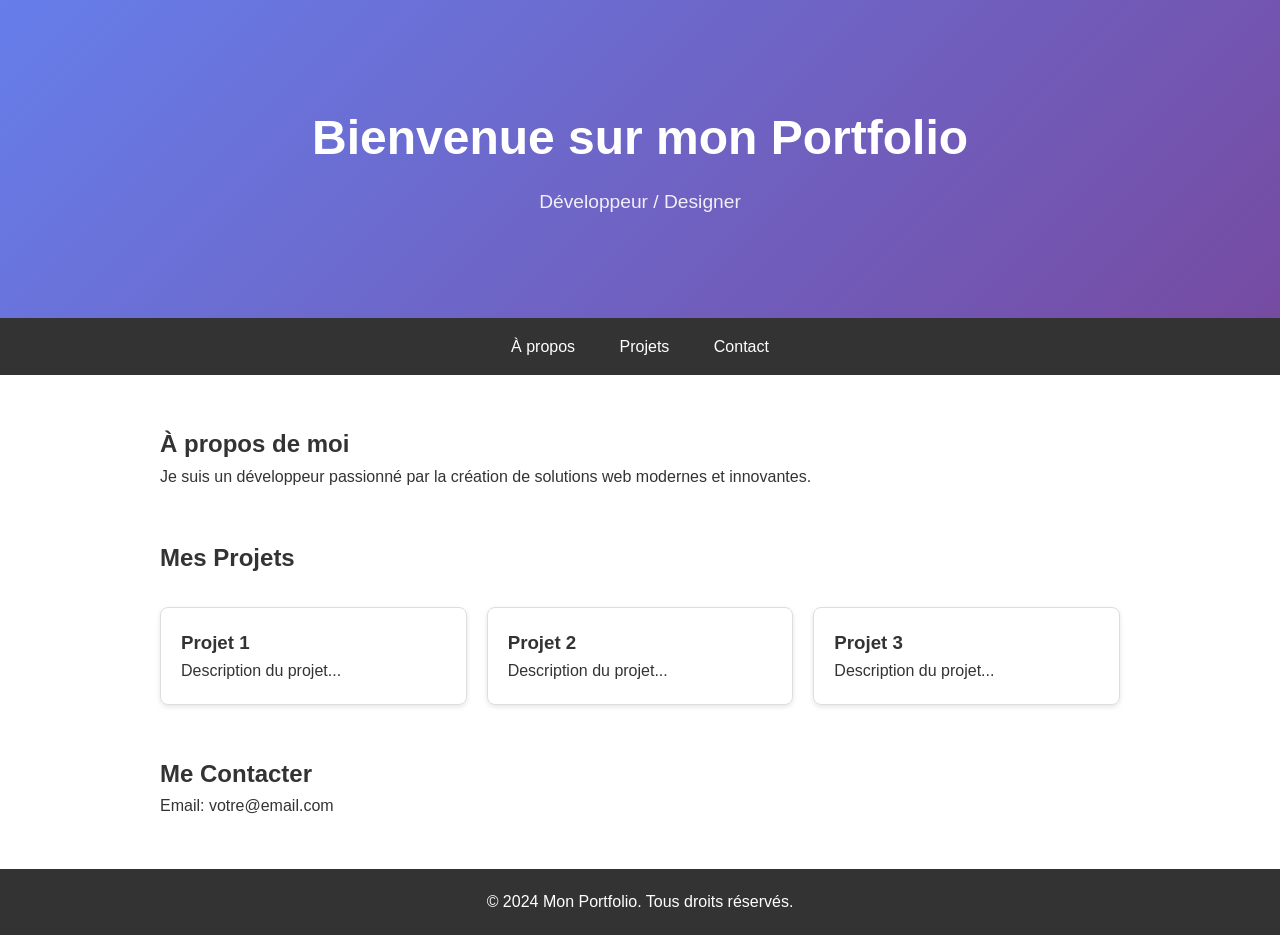
==== index.html @ 3741c896 "Add files via upload" ====
<!DOCTYPE html>
<html lang="fr">
<head>
    <meta charset="UTF-8">
    <meta name="viewport" content="width=device-width, initial-scale=1.0">
    <title>Mon Portfolio</title>
    <style>
        * {
            margin: 0;
            padding: 0;
            box-sizing: border-box;
        }
        
        body {
            font-family: 'Segoe UI', Tahoma, Geneva, Verdana, sans-serif;
            line-height: 1.6;
            color: #333;
        }
        
        header {
            background: linear-gradient(135deg, #667eea 0%, #764ba2 100%);
            color: white;
            padding: 100px 20px;
            text-align: center;
        }
        
        header h1 {
            font-size: 3em;
            margin-bottom: 10px;
        }
        
        header p {
            font-size: 1.2em;
            opacity: 0.9;
        }
        
        nav {
            background: #333;
            padding: 1em;
            text-align: center;
            position: sticky;
            top: 0;
        }
        
        nav a {
            color: white;
            text-decoration: none;
            margin: 0 20px;
            font-weight: 500;
        }
        
        nav a:hover {
            color: #667eea;
        }
        
        section {
            max-width: 1000px;
            margin: 50px auto;
            padding: 0 20px;
        }
        
        .projects {
            display: grid;
            grid-template-columns: repeat(auto-fit, minmax(300px, 1fr));
            gap: 20px;
            margin-top: 30px;
        }
        
        .project-card {
            border: 1px solid #ddd;
            border-radius: 8px;
            padding: 20px;
            box-shadow: 0 2px 5px rgba(0,0,0,0.1);
            transition: transform 0.3s;
        }
        
        .project-card:hover {
            transform: translateY(-5px);
            box-shadow: 0 5px 15px rgba(0,0,0,0.2);
        }
        
        footer {
            background: #333;
            color: white;
            text-align: center;
            padding: 20px;
            margin-top: 50px;
        }
    </style>
</head>
<body>
    <header>
        <h1>Bienvenue sur mon Portfolio</h1>
        <p>Développeur / Designer</p>
    </header>
    
    <nav>
        <a href="#about">À propos</a>
        <a href="#projects">Projets</a>
        <a href="#contact">Contact</a>
    </nav>
    
    <section id="about">
        <h2>À propos de moi</h2>
        <p>Je suis un développeur passionné par la création de solutions web modernes et innovantes.</p>
    </section>
    
    <section id="projects">
        <h2>Mes Projets</h2>
        <div class="projects">
            <div class="project-card">
                <h3>Projet 1</h3>
                <p>Description du projet...</p>
            </div>
            <div class="project-card">
                <h3>Projet 2</h3>
                <p>Description du projet...</p>
            </div>
            <div class="project-card">
                <h3>Projet 3</h3>
                <p>Description du projet...</p>
            </div>
        </div>
    </section>
    
    <section id="contact">
        <h2>Me Contacter</h2>
        <p>Email: votre@email.com</p>
    </section>
    
    <footer>
        <p>&copy; 2024 Mon Portfolio. Tous droits réservés.</p>
    </footer>
</body>
</html>
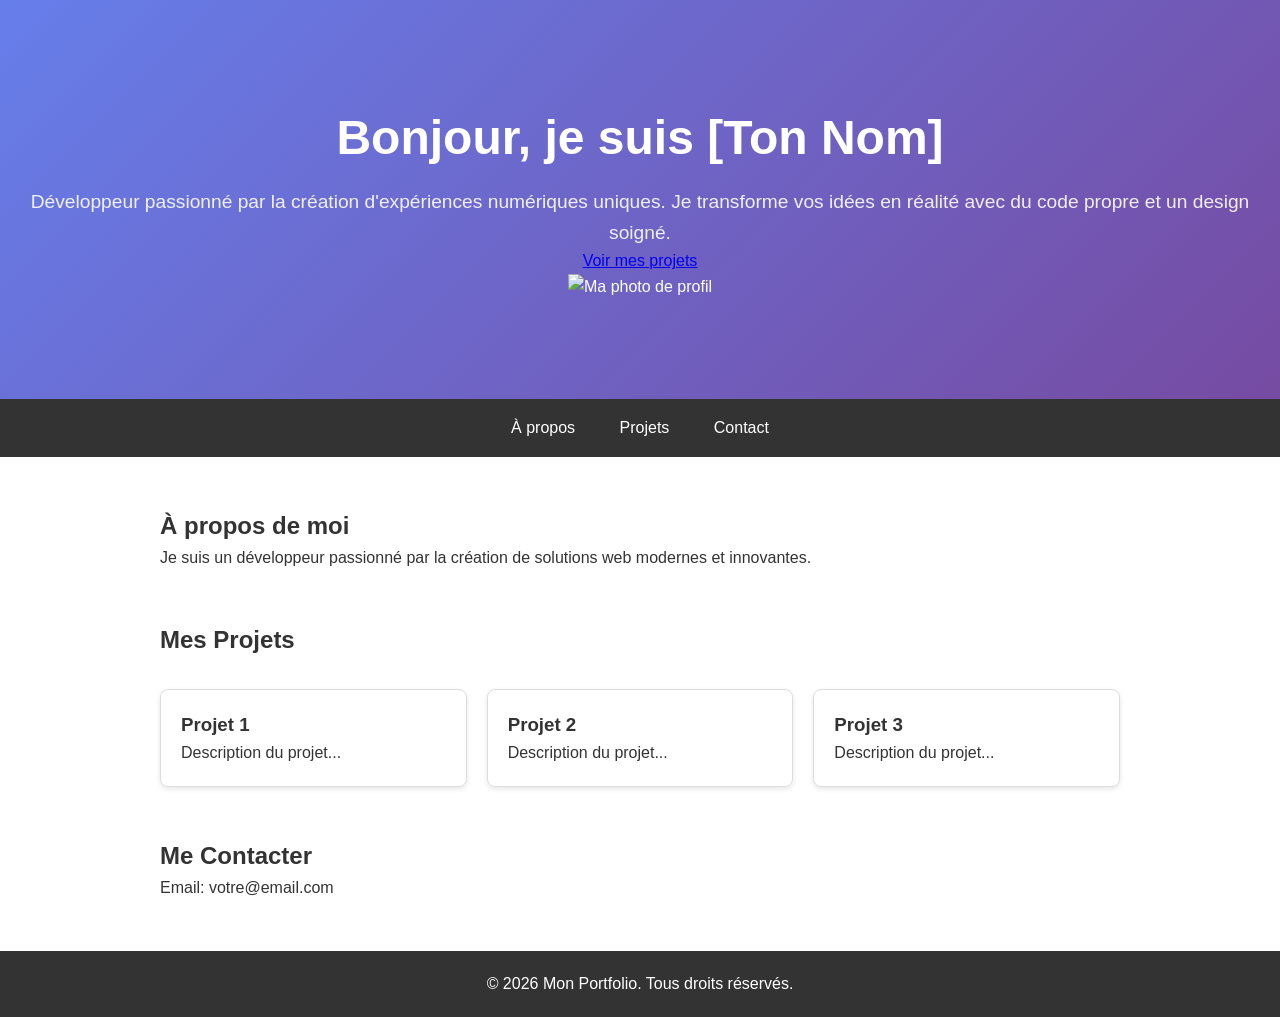
==== commit 36fb1c14: "Enhance header with hero section and image Updated the header section with a hero image and text." ====
--- a/index.html
+++ b/index.html
@@ -4,94 +4,20 @@
     <meta charset="UTF-8">
     <meta name="viewport" content="width=device-width, initial-scale=1.0">
     <title>Mon Portfolio</title>
-    <style>
-        * {
-            margin: 0;
-            padding: 0;
-            box-sizing: border-box;
-        }
-        
-        body {
-            font-family: 'Segoe UI', Tahoma, Geneva, Verdana, sans-serif;
-            line-height: 1.6;
-            color: #333;
-        }
-        
-        header {
-            background: linear-gradient(135deg, #667eea 0%, #764ba2 100%);
-            color: white;
-            padding: 100px 20px;
-            text-align: center;
-        }
-        
-        header h1 {
-            font-size: 3em;
-            margin-bottom: 10px;
-        }
-        
-        header p {
-            font-size: 1.2em;
-            opacity: 0.9;
-        }
-        
-        nav {
-            background: #333;
-            padding: 1em;
-            text-align: center;
-            position: sticky;
-            top: 0;
-        }
-        
-        nav a {
-            color: white;
-            text-decoration: none;
-            margin: 0 20px;
-            font-weight: 500;
-        }
-        
-        nav a:hover {
-            color: #667eea;
-        }
-        
-        section {
-            max-width: 1000px;
-            margin: 50px auto;
-            padding: 0 20px;
-        }
-        
-        .projects {
-            display: grid;
-            grid-template-columns: repeat(auto-fit, minmax(300px, 1fr));
-            gap: 20px;
-            margin-top: 30px;
-        }
-        
-        .project-card {
-            border: 1px solid #ddd;
-            border-radius: 8px;
-            padding: 20px;
-            box-shadow: 0 2px 5px rgba(0,0,0,0.1);
-            transition: transform 0.3s;
-        }
-        
-        .project-card:hover {
-            transform: translateY(-5px);
-            box-shadow: 0 5px 15px rgba(0,0,0,0.2);
-        }
-        
-        footer {
-            background: #333;
-            color: white;
-            text-align: center;
-            padding: 20px;
-            margin-top: 50px;
-        }
-    </style>
+    <link rel="stylesheet" href="style.css">
 </head>
 <body>
-    <header>
-        <h1>Bienvenue sur mon Portfolio</h1>
-        <p>Développeur / Designer</p>
+    <header class="hero">
+        <div class="hero-container">
+            <div class="hero-text">
+                <h1>Bonjour, je suis [Ton Nom]</h1>
+                <p>Développeur passionné par la création d'expériences numériques uniques. Je transforme vos idées en réalité avec du code propre et un design soigné.</p>
+                <a href="#projects" class="btn-primary">Voir mes projets</a>
+            </div>
+            <div class="hero-image">
+                <img src="ma-photo.jpg" alt="Ma photo de profil">
+            </div>
+        </div>
     </header>
     
     <nav>
@@ -129,7 +55,7 @@
     </section>
     
     <footer>
-        <p>&copy; 2024 Mon Portfolio. Tous droits réservés.</p>
+        <p>&copy; 2026 Mon Portfolio. Tous droits réservés.</p>
     </footer>
 </body>
-</html>+</html>
--- a/style.css
+++ b/style.css
@@ -0,0 +1,82 @@
+* {
+    margin: 0;
+    padding: 0;
+    box-sizing: border-box;
+}
+
+body {
+    font-family: 'Segoe UI', Tahoma, Geneva, Verdana, sans-serif;
+    line-height: 1.6;
+    color: #333;
+}
+
+header {
+    background: linear-gradient(135deg, #667eea 0%, #764ba2 100%);
+    color: white;
+    padding: 100px 20px;
+    text-align: center;
+}
+
+header h1 {
+    font-size: 3em;
+    margin-bottom: 10px;
+}
+
+header p {
+    font-size: 1.2em;
+    opacity: 0.9;
+}
+
+nav {
+    background: #333;
+    padding: 1em;
+    text-align: center;
+    position: sticky;
+    top: 0;
+    z-index: 1000;
+}
+
+nav a {
+    color: white;
+    text-decoration: none;
+    margin: 0 20px;
+    font-weight: 500;
+}
+
+nav a:hover {
+    color: #667eea;
+}
+
+section {
+    max-width: 1000px;
+    margin: 50px auto;
+    padding: 0 20px;
+}
+
+.projects {
+    display: grid;
+    grid-template-columns: repeat(auto-fit, minmax(300px, 1fr));
+    gap: 20px;
+    margin-top: 30px;
+}
+
+.project-card {
+    border: 1px solid #ddd;
+    border-radius: 8px;
+    padding: 20px;
+    box-shadow: 0 2px 5px rgba(0,0,0,0.1);
+    transition: transform 0.3s;
+}
+
+.project-card:hover {
+    transform: translateY(-5px);
+    box-shadow: 0 5px 15px rgba(0,0,0,0.2);
+}
+
+footer {
+    background: #333;
+    color: white;
+    text-align: center;
+    padding: 20px;
+    margin-top: 50px;
+}
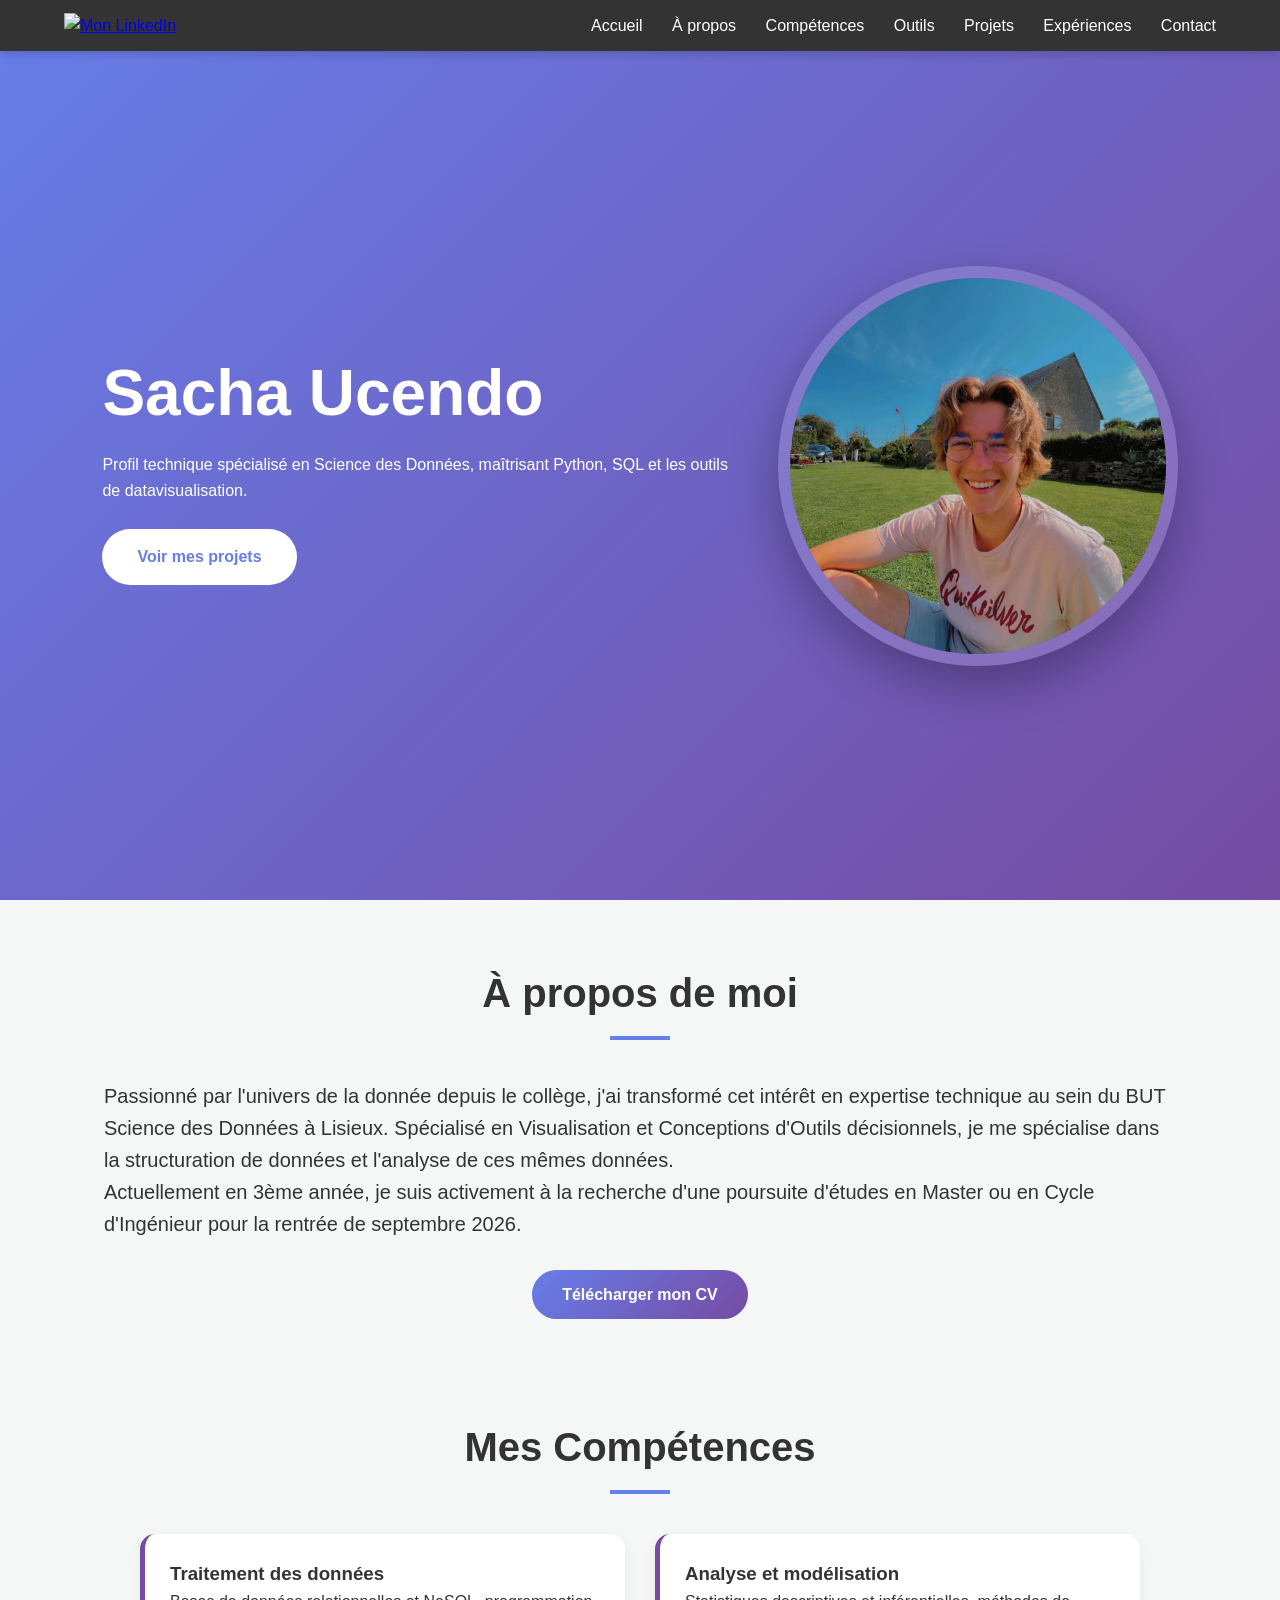
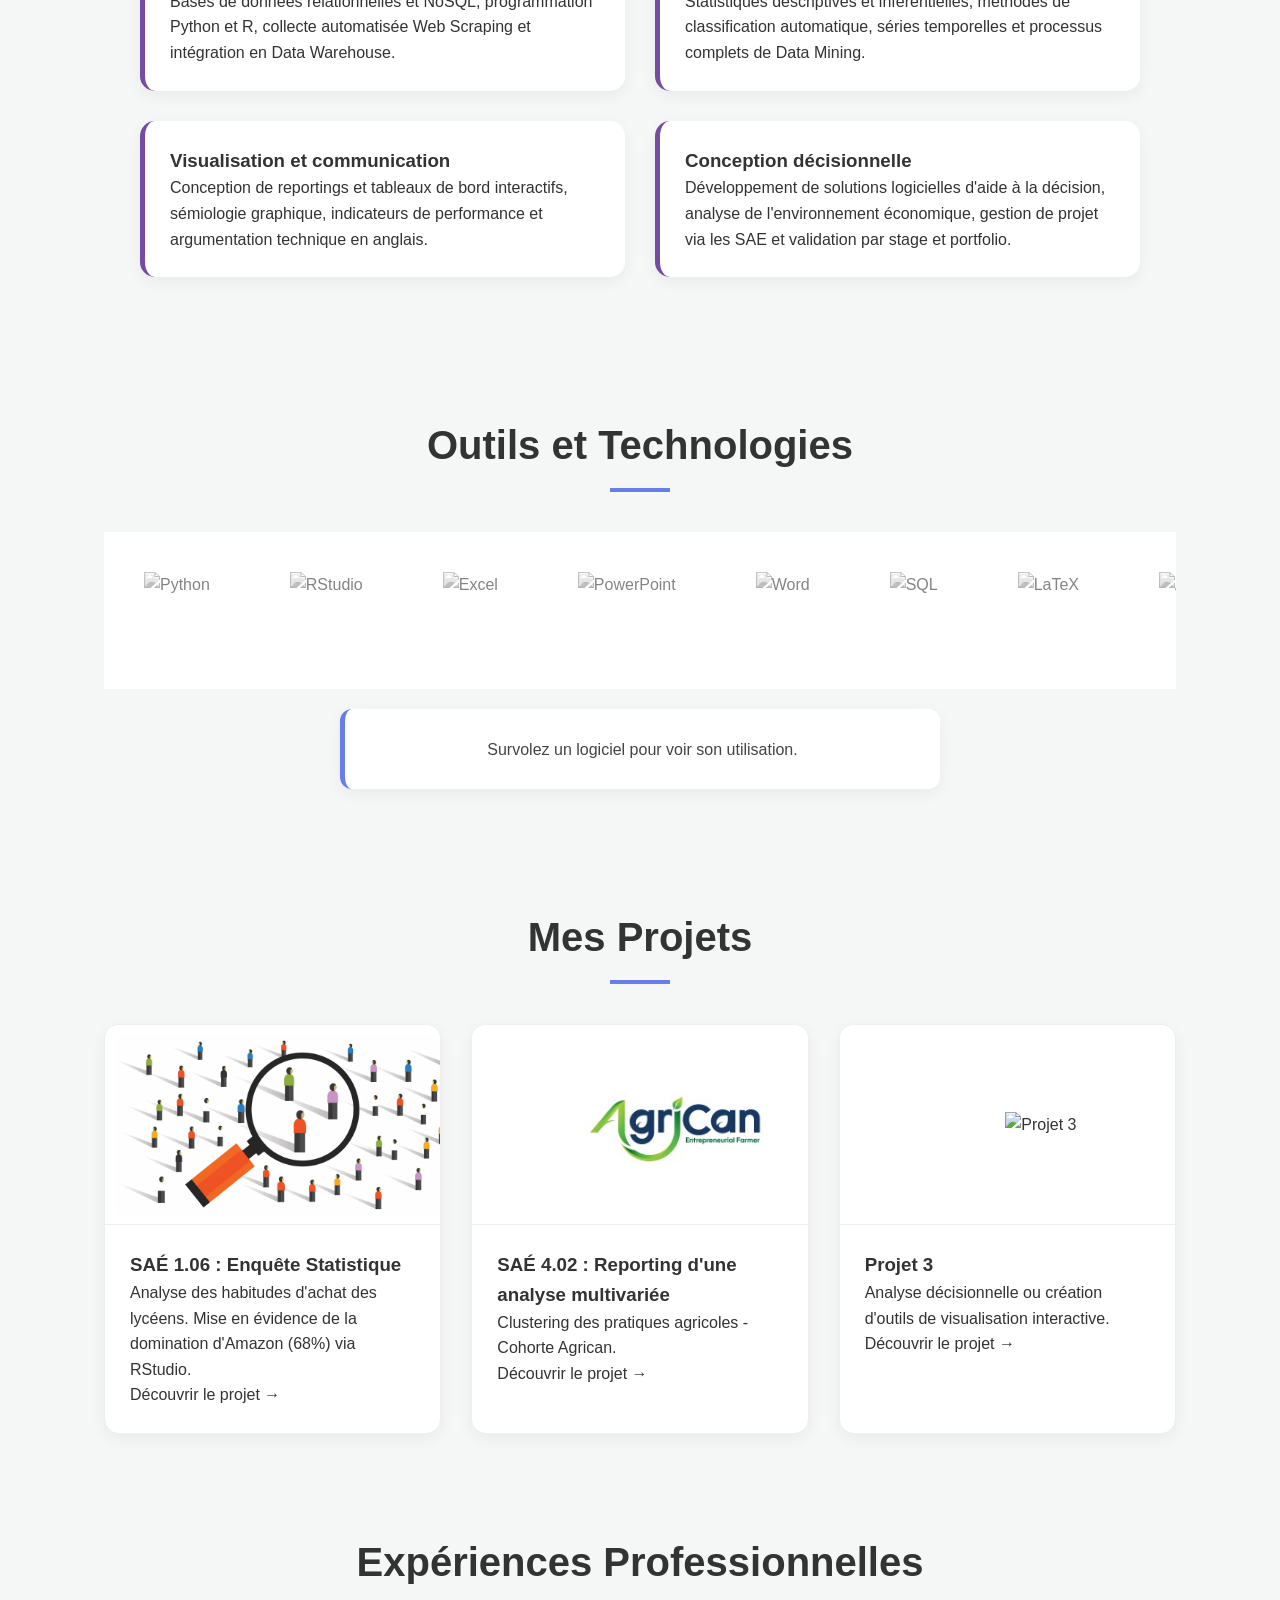
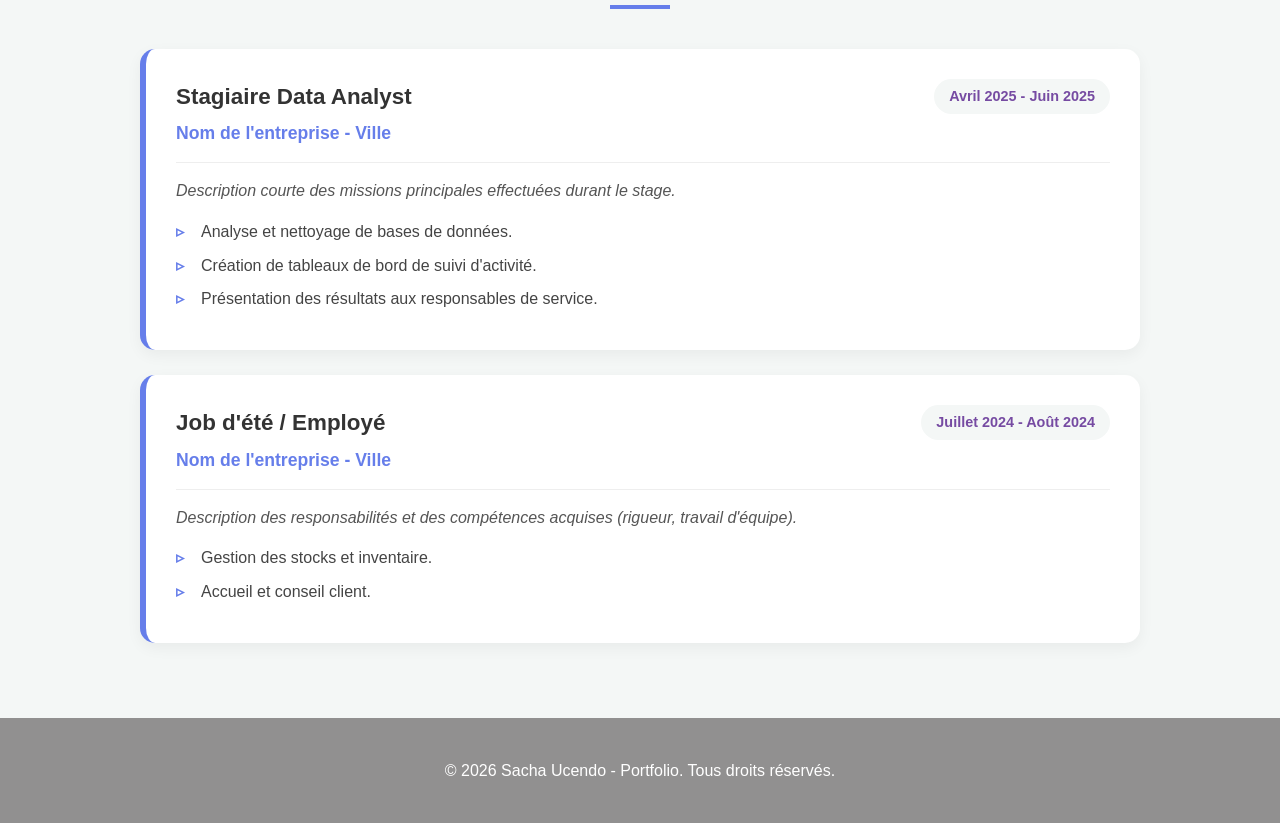
==== commit 06064b45: "commit_tout" ====
--- a/index.html
+++ b/index.html
@@ -1,61 +1,302 @@
-<!DOCTYPE html>
-<html lang="fr">
-<head>
-    <meta charset="UTF-8">
-    <meta name="viewport" content="width=device-width, initial-scale=1.0">
-    <title>Mon Portfolio</title>
-    <link rel="stylesheet" href="style.css">
-</head>
-<body>
-    <header class="hero">
-        <div class="hero-container">
-            <div class="hero-text">
-                <h1>Bonjour, je suis [Ton Nom]</h1>
-                <p>Développeur passionné par la création d'expériences numériques uniques. Je transforme vos idées en réalité avec du code propre et un design soigné.</p>
-                <a href="#projects" class="btn-primary">Voir mes projets</a>
-            </div>
-            <div class="hero-image">
-                <img src="ma-photo.jpg" alt="Ma photo de profil">
-            </div>
-        </div>
-    </header>
-    
-    <nav>
-        <a href="#about">À propos</a>
-        <a href="#projects">Projets</a>
-        <a href="#contact">Contact</a>
-    </nav>
-    
-    <section id="about">
-        <h2>À propos de moi</h2>
-        <p>Je suis un développeur passionné par la création de solutions web modernes et innovantes.</p>
-    </section>
-    
-    <section id="projects">
-        <h2>Mes Projets</h2>
-        <div class="projects">
-            <div class="project-card">
-                <h3>Projet 1</h3>
-                <p>Description du projet...</p>
-            </div>
-            <div class="project-card">
-                <h3>Projet 2</h3>
-                <p>Description du projet...</p>
-            </div>
-            <div class="project-card">
-                <h3>Projet 3</h3>
-                <p>Description du projet...</p>
-            </div>
-        </div>
-    </section>
-    
-    <section id="contact">
-        <h2>Me Contacter</h2>
-        <p>Email: votre@email.com</p>
-    </section>
-    
-    <footer>
-        <p>&copy; 2026 Mon Portfolio. Tous droits réservés.</p>
-    </footer>
-</body>
-</html>
+<!DOCTYPE html>
+<html lang="fr">
+<head>
+    <meta charset="UTF-8">
+    <meta name="viewport" content="width=device-width, initial-scale=1.0">
+    <title>Mon Portfolio</title>
+    <link rel="stylesheet" href="style.css">
+    <script>
+        window.onload = function() {
+        const track = document.getElementById('logo-track');
+        const descContainer = document.getElementById('desc-container');
+        const defaultText = "Survolez un logiciel pour voir son utilisation.";
+
+        // 1. Clonage pour la boucle infinie
+        const clone = track.innerHTML;
+        track.innerHTML = clone + clone;
+
+        // 2. Gestion des descriptions au survol
+        // On utilise la délégation d'événement pour que ça marche aussi sur les clones
+        const items = document.querySelectorAll('.logo-item');
+        
+        items.forEach(item => {
+            item.addEventListener('mouseenter', function() {
+                const description = this.getAttribute('data-desc');
+                descContainer.textContent = description;
+                descContainer.style.color = "#667eea"; // Change la couleur au survol
+            });
+
+            item.addEventListener('mouseleave', function() {
+                descContainer.textContent = defaultText;
+                descContainer.style.color = "#444";
+            });
+    });
+};
+    </script>
+</head>
+
+<body>
+    <header class="main-header">
+        <nav>
+            <div class="logo-area">
+                <a href="https://www.linkedin.com/in/sacha-ucendo-93743b295/" target="_blank" class="linkedin-link">
+                    <img src="https://cdn-icons-png.flaticon.com/512/174/174857.png" alt="Mon LinkedIn">
+                </a>
+            </div>
+            <div class="nav-links">
+                <a href="#home">Accueil</a>
+                <a href="#about">À propos</a>
+                <a href="#competences">Compétences</a>
+                <a href="#logiciels">Outils</a>
+                <a href="#projects">Projets</a>
+                <a href="#experience">Expériences</a>
+                <a href="contact.html">Contact</a>
+            </div>
+        </nav>
+    </header>
+
+    <section id="home" class="hero">
+        <div class="hero-container">
+            <div class="hero-text fade-in-up">
+                <h1>Sacha Ucendo</h1>
+                <p>
+                    Profil technique spécialisé en Science des Données, maîtrisant Python, SQL et les outils de datavisualisation.
+                </p>
+                <br>
+                <a href="#projects" class="btn-primary">Voir mes projets</a>
+            </div>
+            
+            <div class="hero-image fade-in-right">
+                <img src="ma-photo.jpg" alt="Ma photo de profil Sacha Ucendo">
+            </div>
+        </div>
+    </section>
+    
+    <section id="about">
+        <br>
+        <h2>À propos de moi</h2>
+        <p style="font-size: 20px;" >Passionné par l'univers de la donnée depuis le collège, j'ai transformé cet intérêt en expertise technique au sein du BUT Science des Données à Lisieux. Spécialisé en Visualisation et Conceptions d'Outils décisionnels, je me spécialise dans la structuration de données et l'analyse de ces mêmes données.</p>
+        <p style="font-size: 20px;">Actuellement en 3ème année, je suis activement à la recherche d'une poursuite d'études en Master ou en Cycle d'Ingénieur pour la rentrée de septembre 2026. </p>
+        
+        <div class="about" style="margin-top: 30px;">
+            <a href="CV_Sacha_Ucendo.pdf" download="CV_Sacha_Ucendo.pdf" class="btn-primary">
+                Télécharger mon CV
+            </a>
+        </div>
+    </section>
+    <section id="competences">
+        <br>
+        <h2>Mes Compétences</h2>
+        <div class="skills-grid-main">
+            <div class="skill-box">
+                <h3>Traitement des données</h3>
+                <p>Bases de données relationnelles et NoSQL, programmation Python et R, collecte automatisée Web Scraping et intégration en Data Warehouse.</p>
+            </div>
+            
+            <div class="skill-box">
+                <h3>Analyse et modélisation</h3>
+                <p>Statistiques descriptives et inférentielles, méthodes de classification automatique, séries temporelles et processus complets de Data Mining.</p>
+            </div>
+            
+            <div class="skill-box">
+                <h3>Visualisation et communication</h3>
+                <p>Conception de reportings et tableaux de bord interactifs, sémiologie graphique, indicateurs de performance et argumentation technique en anglais.</p>
+            </div>
+            
+            <div class="skill-box">
+                <h3>Conception décisionnelle</h3>
+                <p>Développement de solutions logicielles d'aide à la décision, analyse de l'environnement économique, gestion de projet via les SAE et validation par stage et portfolio.</p>
+            </div>
+        </div>
+    </section>
+
+    <section id="logiciels">
+        <br>
+        <h2>Outils et Technologies</h2>
+        <div class="logos-slider">
+            <div class="logos-track" id="logo-track">
+                <div class="logo-item" data-desc="Python : Langage polyvalent utilisé pour le scripting, le nettoyage de données et l'automatisation.">
+                    <img src="https://upload.wikimedia.org/wikipedia/commons/c/c3/Python-logo-notext.svg" alt="Python">
+                </div>
+                <div class="logo-item" data-desc="RStudio : Environnement de choix pour l'analyse statistique rigoureuse et la modélisation.">
+                    <img src="https://www.r-project.org/logo/Rlogo.svg" alt="RStudio">
+                </div>
+                <div class="logo-item" data-desc="Excel : Maîtrise avancée pour la structuration de données et les outils décisionnels.">
+                    <img src="https://upload.wikimedia.org/wikipedia/commons/6/60/Microsoft_Office_Excel_%282025%E2%80%93present%29.svg" alt="Excel">
+                </div>
+                <div class="logo-item" data-desc="PowerPoint : Conception de supports de présentation professionnels pour la restitution de projets.">
+                    <img src="https://upload.wikimedia.org/wikipedia/commons/thumb/d/df/Microsoft_Office_PowerPoint_%282025%E2%80%93present%29.svg/1280px-Microsoft_Office_PowerPoint_%282025%E2%80%93present%29.svg.png" alt="PowerPoint">
+                </div>
+                <div class="logo-item" data-desc="Word : Rédaction structurée de rapports techniques et de documentation de données.">
+                    <img src="https://upload.wikimedia.org/wikipedia/commons/e/e8/Microsoft_Office_Word_%282025%E2%80%93present%29.svg" alt="Word">
+                </div>
+                <div class="logo-item" data-desc="SQL : Gestion de bases de données relationnelles et requêtage complexe pour l'extraction de données.">
+                    <img src="https://upload.wikimedia.org/wikipedia/fr/6/62/MySQL.svg" alt="SQL">
+                </div>
+                <div class="logo-item" data-desc="LaTeX / Overleaf : Rédaction scientifique et mise en page de documents académiques complexes.">
+                    <img src="https://upload.wikimedia.org/wikipedia/commons/thumb/2/2a/Overleaf_Logo.svg/1280px-Overleaf_Logo.svg.png" alt="LaTeX">
+                </div>
+                <div class="logo-item" data-desc="Apps Script : Automatisation de tâches répétitives et intégration avec les services Google.">
+                    <img src="https://upload.wikimedia.org/wikipedia/commons/thumb/2/2f/Google_Apps_Script.svg/1280px-Google_Apps_Script.svg.png?20221103122014" alt="Apps Script">
+                </div>
+                <div class="logo-item" data-desc="Squash TM : Outil de test et de gestion de la qualité logicielle pour assurer la fiabilité des applications.">
+                    <img src="https://upload.wikimedia.org/wikipedia/commons/thumb/f/ff/Logo_SquashTM_2025.svg/1280px-Logo_SquashTM_2025.svg.png?20250918142012" alt="Squash TM">
+                </div>
+                <div class="logo-item" data-desc="Git hub : Plateforme de gestion de versions et de collaboration pour le développement de projets.">
+                    <img src="https://upload.wikimedia.org/wikipedia/commons/c/c2/GitHub_Invertocat_Logo.svg" alt="GitHub">
+                </div>
+                <div class="logo-item" data-desc="AWS : Services cloud pour le déploiement et la gestion d'infrastructures évolutives.">
+                    <img src="https://upload.wikimedia.org/wikipedia/commons/thumb/f/fc/Amazon_Web_Services_2025.svg/1280px-Amazon_Web_Services_2025.svg.png?20250503212252" alt="AWS">
+                </div>
+                <div class="logo-item" data-desc="Power BI : Outil de business intelligence pour la visualisation interactive des données et la création de tableaux de bord.">
+                    <img src="https://upload.wikimedia.org/wikipedia/commons/thumb/c/cf/New_Power_BI_Logo.svg/1280px-New_Power_BI_Logo.svg.png?20210102182532" alt="Power BI">
+                </div>
+                <div class="logo-item" data-desc="pyspark : Framework de traitement de données massives pour l'analyse distribuée et le machine learning.">
+                    <img src="images/pyspark.png" alt="pyspark">
+                </div>
+            </div>
+        </div>
+
+        <div id="desc-container" class="logiciel-description">
+            Survolez un logiciel pour voir son utilisation.
+        </div>
+    </section>
+
+    <section id="projects">
+        <br>
+        <h2>Mes Projets</h2>
+        <div class="projects">
+            
+            <a href="Projets/projet1.html" class="project-card">
+                <div class="project-image">
+                    <img src="images/enquete.jpg" alt="Analyse SAE 1.06">
+                </div>
+                <div class="project-content">
+                    <h3>SAÉ 1.06 : Enquête Statistique</h3>
+                    <p>Analyse des habitudes d'achat des lycéens. Mise en évidence de la domination d'Amazon (68%) via RStudio.</p>
+                    <span class="view-more">Découvrir le projet →</span>
+                </div>
+            </a>
+
+            <a href="Projets/projet2.html" class="project-card">
+                <div class="project-image">
+                    <img src="images/agrican.jpg" alt="Projet 2">
+                </div>
+                <div class="project-content">
+                    <h3>SAÉ 4.02 : Reporting d'une analyse multivariée</h3>
+                    <p>Clustering des pratiques agricoles - Cohorte Agrican.</p>
+                    <span class="view-more">Découvrir le projet →</span>
+                </div>
+            </a>
+
+            <a href="Projets/projet3.html" class="project-card">
+                <div class="project-image">
+                    <img src="images/ton-image-projet3.jpg" alt="Projet 3">
+                </div>
+                <div class="project-content">
+                    <h3>Projet 3</h3>
+                    <p>Analyse décisionnelle ou création d'outils de visualisation interactive.</p>
+                    <span class="view-more">Découvrir le projet →</span>
+                </div>
+            </a>
+        </div>
+    </section>
+
+    <section id="experience">
+        <br>
+        <h2>Expériences Professionnelles</h2>
+        <div class="experience-container">
+            <div class="experience-card">
+                <div class="exp-header">
+                    <div class="exp-role">
+                        <h3>Stagiaire Data Analyst</h3>
+                        <span class="exp-company">Nom de l'entreprise - Ville</span>
+                    </div>
+                    <span class="exp-date">Avril 2025 - Juin 2025</span>
+                </div>
+                <div class="exp-body">
+                    <p>Description courte des missions principales effectuées durant le stage.</p>
+                    <ul>
+                        <li>Analyse et nettoyage de bases de données.</li>
+                        <li>Création de tableaux de bord de suivi d'activité.</li>
+                        <li>Présentation des résultats aux responsables de service.</li>
+                    </ul>
+                </div>
+            </div>
+
+            <div class="experience-card">
+                <div class="exp-header">
+                    <div class="exp-role">
+                        <h3>Job d'été / Employé</h3>
+                        <span class="exp-company">Nom de l'entreprise - Ville</span>
+                    </div>
+                    <span class="exp-date">Juillet 2024 - Août 2024</span>
+                </div>
+                <div class="exp-body">
+                    <p>Description des responsabilités et des compétences acquises (rigueur, travail d'équipe).</p>
+                    <ul>
+                        <li>Gestion des stocks et inventaire.</li>
+                        <li>Accueil et conseil client.</li>
+                    </ul>
+                </div>
+            </div>
+        </div>
+    </section>
+
+    
+    <footer>
+        <p>&copy; 2026 Sacha Ucendo - Portfolio. Tous droits réservés.</p>
+    </footer>
+
+    <script>
+        document.querySelector('a[href="#home"]').addEventListener('click', function(e) {
+            const heroText = document.querySelector('.hero-text');
+            const heroImage = document.querySelector('.hero-image');
+
+            // On retire les classes d'animation
+            heroText.classList.remove('fade-in-up');
+            heroImage.classList.remove('fade-in-right');
+
+            // On force le navigateur à reconnaître le changement (reflow)
+            void heroText.offsetWidth; 
+            void heroImage.offsetWidth;
+
+            // On réajoute les classes pour relancer l'animation
+            heroText.classList.add('fade-in-up');
+            heroImage.classList.add('fade-in-right');
+        });
+    </script>
+    <script>
+        document.querySelectorAll('a[href^="#"]').forEach(anchor => {
+            anchor.addEventListener('click', function (e) {
+                e.preventDefault(); 
+
+                const targetId = this.getAttribute('href');
+                const targetElement = document.querySelector(targetId);
+
+                if (targetElement) {
+                    // 1. On récupère la hauteur réelle du header au moment du clic
+                    const headerHeight = document.querySelector('.main-header').offsetHeight;
+                    
+                    // 2. On calcule la position de l'élément par rapport au haut de la page
+                    const targetPosition = targetElement.getBoundingClientRect().top + window.pageYOffset;
+                    
+                    // 3. CALIBRAGE : 
+                    // Si tu arrives trop haut, augmente la valeur soustraite (ex: - 10)
+                    // Si tu arrives trop bas (titre caché), diminue la valeur soustraite.
+                    const offsetPosition = targetPosition - headerHeight + 67; 
+
+                    // 4. Déclenchement du défilement
+                    window.scrollTo({
+                        top: offsetPosition,
+                        behavior: 'smooth'
+                    });
+
+                    // 5. Mise à jour de l'URL pour le refresh
+                    history.pushState(null, null, targetId);
+                }
+            });
+        });
+    </script>
+</body>
+</html>
--- a/style.css
+++ b/style.css
@@ -1,82 +1,752 @@
-* {
-    margin: 0;
-    padding: 0;
-    box-sizing: border-box;
-}
-
-body {
-    font-family: 'Segoe UI', Tahoma, Geneva, Verdana, sans-serif;
-    line-height: 1.6;
-    color: #333;
-}
-
-header {
-    background: linear-gradient(135deg, #667eea 0%, #764ba2 100%);
-    color: white;
-    padding: 100px 20px;
-    text-align: center;
-}
-
-header h1 {
-    font-size: 3em;
-    margin-bottom: 10px;
-}
-
-header p {
-    font-size: 1.2em;
-    opacity: 0.9;
-}
-
-nav {
-    background: #333;
-    padding: 1em;
-    text-align: center;
-    position: sticky;
-    top: 0;
-    z-index: 1000;
-}
-
-nav a {
-    color: white;
-    text-decoration: none;
-    margin: 0 20px;
-    font-weight: 500;
-}
-
-nav a:hover {
-    color: #667eea;
-}
-
-section {
-    max-width: 1000px;
-    margin: 50px auto;
-    padding: 0 20px;
-}
-
-.projects {
-    display: grid;
-    grid-template-columns: repeat(auto-fit, minmax(300px, 1fr));
-    gap: 20px;
-    margin-top: 30px;
-}
-
-.project-card {
-    border: 1px solid #ddd;
-    border-radius: 8px;
-    padding: 20px;
-    box-shadow: 0 2px 5px rgba(0,0,0,0.1);
-    transition: transform 0.3s;
-}
-
-.project-card:hover {
-    transform: translateY(-5px);
-    box-shadow: 0 5px 15px rgba(0,0,0,0.2);
-}
-
-footer {
-    background: #333;
-    color: white;
-    text-align: center;
-    padding: 20px;
-    margin-top: 50px;
+/* =========================================
+   1. RESET & BASE
+   ========================================= */
+* {
+    margin: 0;
+    padding: 0;
+    box-sizing: border-box;
+}
+
+body {
+    font-family: 'Segoe UI', Tahoma, Geneva, Verdana, sans-serif;
+    line-height: 1.6;
+    color: #333;
+    scroll-behavior: smooth;
+    background-color: #f4f7f6;
+    overflow-x: hidden;
+}
+
+/* =========================================
+   2. HEADER & NAVIGATION (Bandeau Fixe)
+   ========================================= */
+.main-header {
+    background: #333;
+    color: white;
+    padding: 0.8rem 5%;
+    position: fixed;
+    width: 100%;
+    top: 0;
+    z-index: 1000;
+    box-shadow: 0 2px 10px rgba(0,0,0,0.2);
+}
+
+nav {
+    display: flex;
+    justify-content: space-between;
+    align-items: center;
+    max-width: 1200px;
+    margin: 0 auto;
+}
+
+.logo-area {
+    display: flex;
+    align-items: center;
+}
+
+.linkedin-link img {
+    height: 35px;
+    width: auto;
+    transition: transform 0.3s ease, filter 0.3s ease;
+}
+
+.linkedin-link img:hover {
+    transform: scale(1.1);
+    filter: brightness(1.2);
+}
+
+.nav-links a {
+    color: white;
+    text-decoration: none;
+    margin-left: 25px;
+    font-weight: 500;
+    transition: color 0.3s;
+}
+
+.nav-links a:hover {
+    color: #667eea;
+}
+
+/* =========================================
+   3. SECTION HÉRO (Accueil)
+   ========================================= */
+.hero {
+    background: linear-gradient(135deg, #667eea 0%, #764ba2 100%);
+    color: white;
+    min-height: 100vh;
+    display: flex;
+    align-items: center;
+    width: 100vw;
+    padding: 80px 8% 40px 8%;
+}
+
+.hero-container {
+    width: 100%;
+    display: flex;
+    align-items: center;
+    justify-content: space-between;
+    gap: 40px;
+}
+
+.hero-text h1 {
+    font-size: clamp(2.5rem, 5vw, 4rem);
+    margin-bottom: 20px;
+    line-height: 1.2;
+}
+
+.hero-image img {
+    width: 400px;
+    height: 400px;
+    object-fit: cover;
+    border-radius: 50%;
+    border: 12px solid rgba(255, 255, 255, 0.15);
+    box-shadow: 0 20px 50px rgba(0,0,0,0.3);
+}
+
+.btn-primary {
+    display: inline-block;
+    padding: 15px 35px;
+    background: white;
+    color: #667eea;
+    text-decoration: none;
+    border-radius: 50px;
+    font-weight: bold;
+    transition: transform 0.3s, box-shadow 0.3s;
+}
+
+.btn-primary:hover {
+    transform: translateY(-3px);
+    box-shadow: 0 10px 20px rgba(0,0,0,0.2);
+}
+
+/* --- ANIMATIONS --- */
+.fade-in-up {
+    opacity: 0;
+    animation: fadeInUp 1.5s ease-out forwards;
+}
+
+.fade-in-right {
+    opacity: 0;
+    animation: fadeInRight 1.5s ease-out forwards;
+    animation-delay: 0.5s;
+}
+
+@keyframes fadeInUp {
+    from { opacity: 0; transform: translateY(30px); }
+    to { opacity: 1; transform: translateY(0); }
+}
+
+@keyframes fadeInRight {
+    from { opacity: 0; transform: translateX(50px); }
+    to { opacity: 1; transform: translateX(0); }
+}
+
+/* =========================================
+   4. SECTIONS COMMUNES & PROJETS
+   ========================================= */
+section:not(.hero) {
+    padding: 35px 5%;
+    max-width: 1200px;
+    margin: 0 auto;
+}
+
+section h2 {
+    font-size: 2.5rem;
+    margin-bottom: 40px;
+    text-align: center;
+    position: relative;
+    padding-bottom: 15px;
+}
+
+section h2::after {
+    content: '';
+    width: 60px;
+    height: 4px;
+    background: #667eea;
+    position: absolute;
+    bottom: 0;
+    left: 50%;
+    transform: translateX(-50%);
+}
+
+.projects {
+    display: grid;
+    grid-template-columns: repeat(auto-fit, minmax(300px, 1fr));
+    gap: 30px;
+}
+
+.project-card {
+    background: white;
+    border-radius: 15px;
+    padding: 30px;
+    box-shadow: 0 5px 15px rgba(0,0,0,0.05);
+    transition: all 0.3s ease;
+    border: 1px solid #eee;
+    text-decoration: none;
+    color: inherit;
+    display: flex;
+    flex-direction: column;
+}
+
+.project-card:hover {
+    transform: translateY(-10px);
+    border-color: #667eea;
+}
+
+/* =========================================
+   5. PAGE CONTACT (CORRIGÉ)
+   ========================================= */
+.contact-section {
+    background-color: #f4f7f6;
+    padding: 100px 5% 60px 5% !important;
+}
+
+.contact-container {
+    display: grid;
+    grid-template-columns: 1fr 1fr;
+    gap: 100px;
+    max-width: 1000px;
+    margin: 20px auto 0 auto;
+    align-items: start;
+}
+
+.contact-info h3 {
+    font-size: 1.8rem;
+    color: #667eea;
+    margin-bottom: 20px;
+}
+
+.contact-item {
+    background: white;
+    /* On enlève le padding ici pour le mettre sur le lien */
+    padding: 0; 
+    border-radius: 12px;
+    margin-bottom: 20px;
+    box-shadow: 0 5px 15px rgba(0,0,0,0.05);
+    border-left: 5px solid #667eea;
+    transition: transform 0.3s ease;
+    overflow: hidden; /* Pour que le clic respecte les arrondis des coins */
+}
+
+.contact-item:hover { 
+    transform: translateX(10px); 
+}
+
+/* On force le lien à remplir tout l'espace du bloc */
+.contact-item a {
+    display: block;   /* Remplit toute la largeur */
+    padding: 25px;    /* On remet le padding ici pour garder le style */
+    color: #333;
+    text-decoration: none;
+    font-weight: 500;
+    font-size: 1.1rem;
+    width: 100%;
+}
+
+/* Cas particulier pour la localisation qui n'est pas un lien */
+.contact-item p, .contact-item > strong {
+    padding-left: 25px;
+    padding-right: 25px;
+}
+.contact-item > strong { padding-top: 25px; }
+.contact-item p { padding-bottom: 25px; }
+
+.contact-item strong {
+    display: block;
+    font-size: 0.9rem;
+    color: #764ba2;
+    text-transform: uppercase;
+    margin-bottom: 5px;
+}
+
+/* Style du Formulaire amélioré */
+.contact-form {
+    background: white;
+    padding: 40px;
+    border-radius: 20px;
+    box-shadow: 0 15px 35px rgba(0,0,0,0.1);
+}
+
+.form-group {
+    margin-bottom: 25px; /* Plus d'espace entre les champs */
+}
+
+.form-group label {
+    display: block;
+    margin-bottom: 10px;
+    font-weight: 600;
+    color: #444;
+}
+
+.form-group input, 
+.form-group textarea {
+    width: 100%;
+    padding: 15px; /* Champs plus hauts et confortables */
+    border: 1px solid #ddd;
+    border-radius: 8px;
+    font-family: inherit;
+    font-size: 1rem;
+    background-color: #fafafa;
+    transition: all 0.3s ease;
+}
+
+.form-group input:focus, 
+.form-group textarea:focus {
+    outline: none;
+    border-color: #667eea;
+    background-color: #fff;
+    box-shadow: 0 0 0 4px rgba(102, 126, 234, 0.1);
+}
+
+.form-group textarea {
+    height: 180px; /* Zone de message plus grande */
+    resize: none;
+}
+
+.btn-submit {
+    width: 100%;
+    padding: 18px;
+    background: linear-gradient(135deg, #667eea 0%, #764ba2 100%);
+    color: white;
+    border: none;
+    border-radius: 50px;
+    font-weight: bold;
+    font-size: 1.1rem;
+    cursor: pointer;
+    transition: all 0.3s;
+    box-shadow: 0 5px 15px rgba(102, 126, 234, 0.3);
+}
+
+.btn-submit:hover {
+    transform: translateY(-2px);
+    box-shadow: 0 8px 20px rgba(102, 126, 234, 0.5);
+}
+
+/* =========================================
+   6. PAGES DÉTAILS PROJET
+   ========================================= */
+.project-header {
+    background: linear-gradient(135deg, #667eea 0%, #764ba2 100%);
+    color: white;
+    padding: 140px 8% 50px 8%;
+    text-align: center;
+}
+
+.project-page-container {
+    max-width: 1100px;
+    margin: 40px auto;
+    padding: 0 5%;
+}
+
+.project-page-container ul {
+    list-style-position: outside; /* Force la puce à rester à l'extérieur du bloc de texte */
+    margin-left: 25px;            /* Crée l'espace nécessaire pour la puce à gauche */
+    padding-left: 0;
+}
+
+.project-page-container li {
+    margin-bottom: 10px;          /* Espace entre chaque point de la liste */
+    margin-top: 10px;       /* Espace au-dessus de chaque point de la liste */
+    text-align: left;             /* Assure que le texte est bien aligné à gauche */
+}
+
+.project-page-container h2 {
+    color: #667eea;
+    text-align: left;
+    margin-bottom: 20px;
+}
+
+.project-page-container h2::after { left: 0; transform: none; }
+
+.skill-box {
+    background: white;
+    padding: 25px;
+    border-radius: 15px;
+    border-left: 5px solid #764ba2;
+    box-shadow: 0 5px 15px rgba(0,0,0,0.05);
+    margin-bottom: 20px;
+}
+
+.tech-pill {
+    display: inline-block;
+    background: #eef2ff;
+    color: #667eea;
+    padding: 8px 18px;
+    border-radius: 50px;
+    font-weight: bold;
+    margin: 5px 10px 5px 0;
+    border: 1px solid #667eea;
+}
+
+/* =========================================
+   7. FOOTER & RESPONSIVE
+   ========================================= */
+footer {
+    background: #919090;
+    color: white;
+    text-align: center;
+    padding: 40px;
+}
+
+@media (max-width: 992px) {
+    .contact-container {
+        grid-template-columns: 1fr;
+        gap: 40px;
+    }
+    .hero-container { flex-direction: column-reverse; text-align: center; }
+    .hero-image img { width: 280px; height: 280px; }
+    .nav-links { display: none; }
+}
+/* =========================================
+   8. GRILLE COMPÉTENCES (INDEX UNIQUEMENT)
+   ========================================= */
+
+.skills-grid-main {
+    display: grid;
+    grid-template-columns: repeat(2, 1fr);
+    grid-template-rows: auto auto;
+    gap: 30px;
+    max-width: 1000px;
+    margin: 40px auto;
+}
+
+.skills-grid-main .skill-box {
+    margin-bottom: 0; 
+    width: 100%;
+    text-align: left;
+    /* Transition fluide pour l'effet de survol */
+    transition: all 0.4s cubic-bezier(0.175, 0.885, 0.32, 1.275);
+    /* Curseur par défaut (flèche de navigation) au lieu de la main */
+    cursor: default; 
+}
+
+.skills-grid-main .skill-box:hover {
+    transform: translateY(-10px) scale(1.02);
+    box-shadow: 0 20px 40px rgba(0, 0, 0, 0.12);
+    border-left-color: #667eea;
+    background-color: #ffffff;
+}
+
+@media (max-width: 768px) {
+    .skills-grid-main {
+        grid-template-columns: 1fr;
+    }
+}
+
+/* =========================================
+   9. BOUTON TÉLÉCHARGER CV (SECTION À PROPOS)
+   ========================================= */
+
+.about {
+    text-align: center; /* Centre le texte et le bouton */
+}
+
+.about .btn-primary {
+    background: linear-gradient(135deg, #667eea 0%, #764ba2 100%); /* Reprend le dégradé du portfolio */
+    color: white; /* Texte en blanc pour contraster avec le fond gris clair */
+    padding: 12px 30px;
+    border: none;
+    display: inline-block;
+}
+
+.about .btn-primary:hover {
+    transform: translateY(-3px);
+    box-shadow: 0 5px 15px rgba(102, 126, 234, 0.4);
+}
+
+/* =========================================
+   9. BANDE DÉFILANTE LOGOS (CORRECTIF ALIGNEMENT)
+   ========================================= */
+
+.logos-slider {
+    width: 100%;
+    overflow: hidden;
+    padding: 40px 0;
+    background: white;
+    position: relative;
+}
+
+.logos-track {
+    display: flex;
+    width: max-content; /* Force la ligne à s'étendre selon le nombre de logos */
+    animation: scroll 20s linear infinite;
+}
+
+.logo-item {
+    padding: 0 40px; /* Espace entre les logos */
+}
+
+.logo-item img {
+    height: 70px;
+    width: auto;
+    filter: grayscale(100%);
+    opacity: 0.6;
+    transition: 0.3s;
+}
+
+.logo-item img:hover {
+    filter: grayscale(0%);
+    opacity: 1;
+    transform: scale(1.1);
+}
+
+/* L'animation défile de 50% car le contenu est doublé en JS */
+@keyframes scroll {
+    0% { transform: translateX(0); }
+    100% { transform: translateX(-50%); }
+}
+
+/* Arrête l'animation au survol du slider */
+.logos-slider:hover .logos-track {
+    animation-play-state: paused;
+}
+
+/* Style de la zone de description en dessous */
+.logiciel-description {
+    max-width: 600px;
+    margin: 20px auto;
+    padding: 20px;
+    background: white;
+    border-radius: 12px;
+    border-left: 5px solid #667eea;
+    box-shadow: 0 5px 15px rgba(0,0,0,0.05);
+    min-height: 80px;
+    display: flex;
+    align-items: center;
+    justify-content: center;
+    text-align: center;
+    font-weight: 500;
+    color: #444;
+    transition: all 0.3s ease;
+}
+
+/* Pour que les logos soient interactifs même après clonage */
+.logo-item {
+    cursor: default;
+}
+
+/* =========================================
+   10. SECTION EXPÉRIENCES PROFESSIONNELLES
+   ========================================= */
+.experience-container {
+    max-width: 1000px;
+    margin: 40px auto;
+    display: flex;
+    flex-direction: column;
+    gap: 25px;
+}
+
+.experience-card {
+    background: white;
+    padding: 30px;
+    border-radius: 15px;
+    box-shadow: 0 5px 15px rgba(0,0,0,0.05);
+    border-left: 6px solid #667eea; /* Rappel de ta couleur principale */
+    text-align: left;
+    transition: transform 0.3s ease, box-shadow 0.3s ease;
+}
+
+.experience-card:hover {
+    transform: translateY(-5px);
+    box-shadow: 0 10px 25px rgba(0,0,0,0.1);
+    border-left-color: #764ba2; /* Change de couleur au survol */
+}
+
+.exp-header {
+    display: flex;
+    justify-content: space-between;
+    align-items: flex-start;
+    margin-bottom: 15px;
+    border-bottom: 1px solid #eee;
+    padding-bottom: 15px;
+}
+
+.exp-role h3 {
+    font-size: 1.4rem;
+    color: #333;
+    margin-bottom: 5px;
+}
+
+.exp-company {
+    color: #667eea;
+    font-weight: 600;
+    font-size: 1.1rem;
+}
+
+.exp-date {
+    background: #f4f7f6;
+    padding: 6px 15px;
+    border-radius: 50px;
+    font-size: 0.9rem;
+    color: #764ba2;
+    font-weight: bold;
+    white-space: nowrap;
+}
+
+.exp-body p {
+    margin-bottom: 15px;
+    color: #555;
+    font-style: italic;
+}
+
+.exp-body ul {
+    list-style-type: none;
+    padding-left: 0;
+}
+
+.exp-body li {
+    position: relative;
+    padding-left: 25px;
+    margin-bottom: 8px;
+    color: #444;
+}
+
+/* Ajout d'une petite puce stylisée avant chaque liste */
+.exp-body li::before {
+    content: "▹";
+    position: absolute;
+    left: 0;
+    color: #667eea;
+    font-weight: bold;
+}
+
+/* Mobile : on empile la date sous le titre */
+@media (max-width: 768px) {
+    .exp-header {
+        flex-direction: column;
+        gap: 10px;
+    }
+}
+
+/* =========================================
+    11. GALERIE PROJET & MODAL ZOOM
+   ========================================= */
+
+.project-column-container {
+    max-width: 900px; 
+    margin: 40px auto;
+    display: flex;
+    flex-direction: column;
+    gap: 80px; 
+}
+
+.project-step {
+    text-align: center; 
+    background: white;
+    padding: 30px;
+    border-radius: 20px;
+    box-shadow: 0 5px 15px rgba(0,0,0,0.05);
+}
+
+.project-step h3 {
+    font-size: 1.8rem;
+    color: #667eea;
+    margin-bottom: 15px;
+}
+
+.project-step p {
+    font-size: 1.1rem;
+    color: #555;
+    max-width: 700px;
+    margin: 0 auto 25px auto; 
+    line-height: 1.6;
+}
+
+.img-wrapper {
+    width: 100%;
+    background: #fafafa;
+    border-radius: 15px;
+    padding: 20px;
+    border: 1px solid #eee;
+}
+
+.img-wrapper img {
+    max-width: 100%;    
+    height: auto;       
+    max-height: 500px;  
+    display: block;
+    margin: 0 auto;     
+    object-fit: contain;
+    /* --- AJOUTS POUR LE ZOOM --- */
+    cursor: zoom-in;
+    transition: opacity 0.3s ease, transform 0.3s ease;
+}
+
+.img-wrapper img:hover {
+    opacity: 0.9;
+}
+
+/* --- STYLES DE LA FENÊTRE MODALE (LIGHTBOX) --- */
+.modal {
+    display: none; 
+    position: fixed; 
+    z-index: 9999; 
+    left: 0; top: 0;
+    width: 100%; height: 100%;
+    background-color: rgba(0, 0, 0, 0.9);
+    backdrop-filter: blur(5px);
+    align-items: center;
+    justify-content: center;
+    cursor: zoom-out;
+}
+
+.modal-content {
+    max-width: 90%;
+    max-height: 85vh;
+    border-radius: 10px;
+    animation: zoomAnimation 0.3s ease-out;
+    cursor: default;
+}
+
+@keyframes zoomAnimation {
+    from { transform: scale(0.8); opacity: 0; }
+    to { transform: scale(1); opacity: 1; }
+}
+
+.close-modal {
+    position: absolute;
+    top: 20px; right: 35px;
+    color: white;
+    font-size: 50px;
+    font-weight: bold;
+    cursor: pointer;
+    line-height: 1;
+}
+/* =========================================
+   12. AJOUT ILLUSTRATIONS CARTES PROJETS (ADAPTÉ)
+   ========================================= */
+
+.project-card {
+    padding: 0; 
+    overflow: hidden; 
+}
+
+.project-image {
+    width: 120%;
+    height: 200px; 
+    overflow: hidden;
+    /* On met un fond blanc ou gris très clair pour remplir les bords */
+    background-color: #ffffff; 
+    border-bottom: 1px solid #eee;
+    display: flex;
+    align-items: center;
+    justify-content: center;
+}
+
+.project-image img {
+    /* Largeur et hauteur max pour que l'image ne déborde jamais */
+    max-width: 100%;
+    max-height: 100%;
+    /* ESSENTIEL : affiche toute l'image sans la couper */
+    object-fit: contain; 
+    transition: transform 1.5s ease;
+    padding: 10px; /* Petit espace pour que le graphique ne colle pas aux bords */
+}
+
+/* L'effet de zoom reste propre même en mode contain */
+.project-card:hover .project-image img {
+    transform: scale(1.20);
+}
+
+.project-content {
+    padding: 25px;
 }
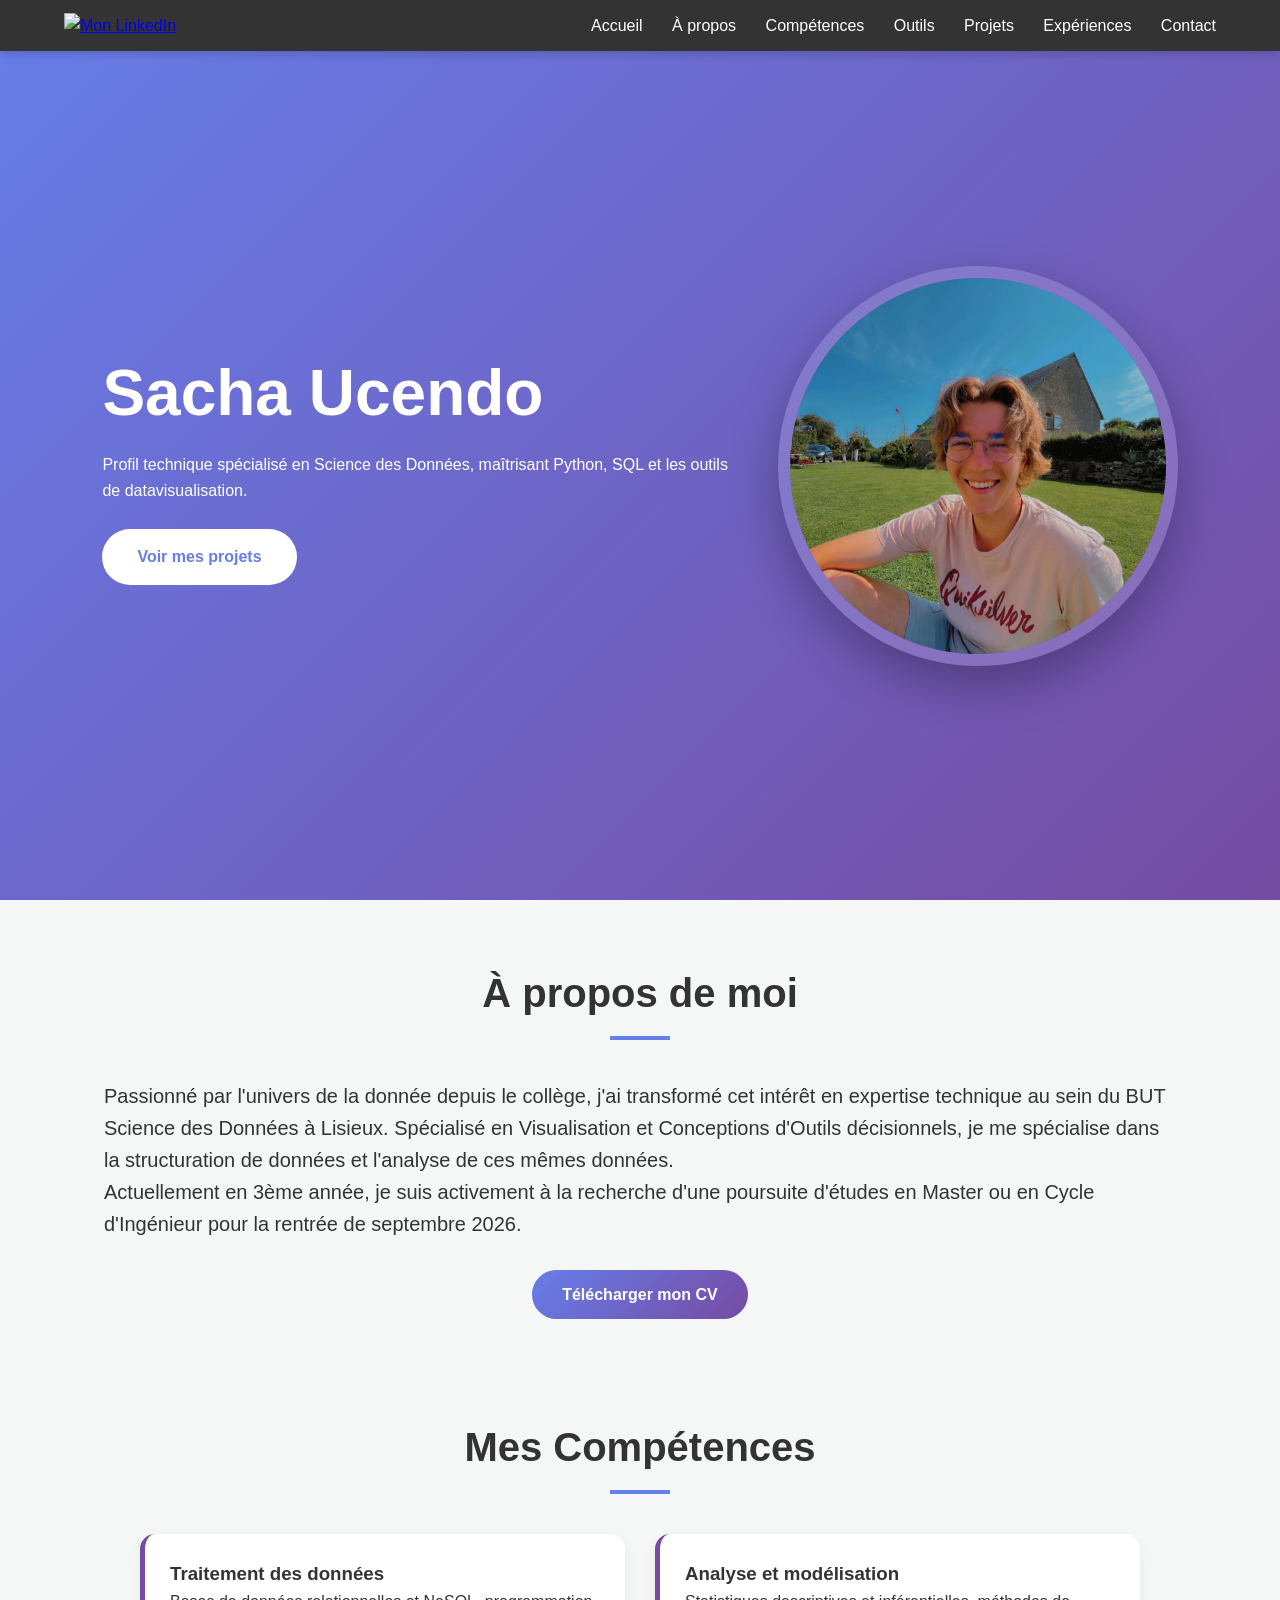
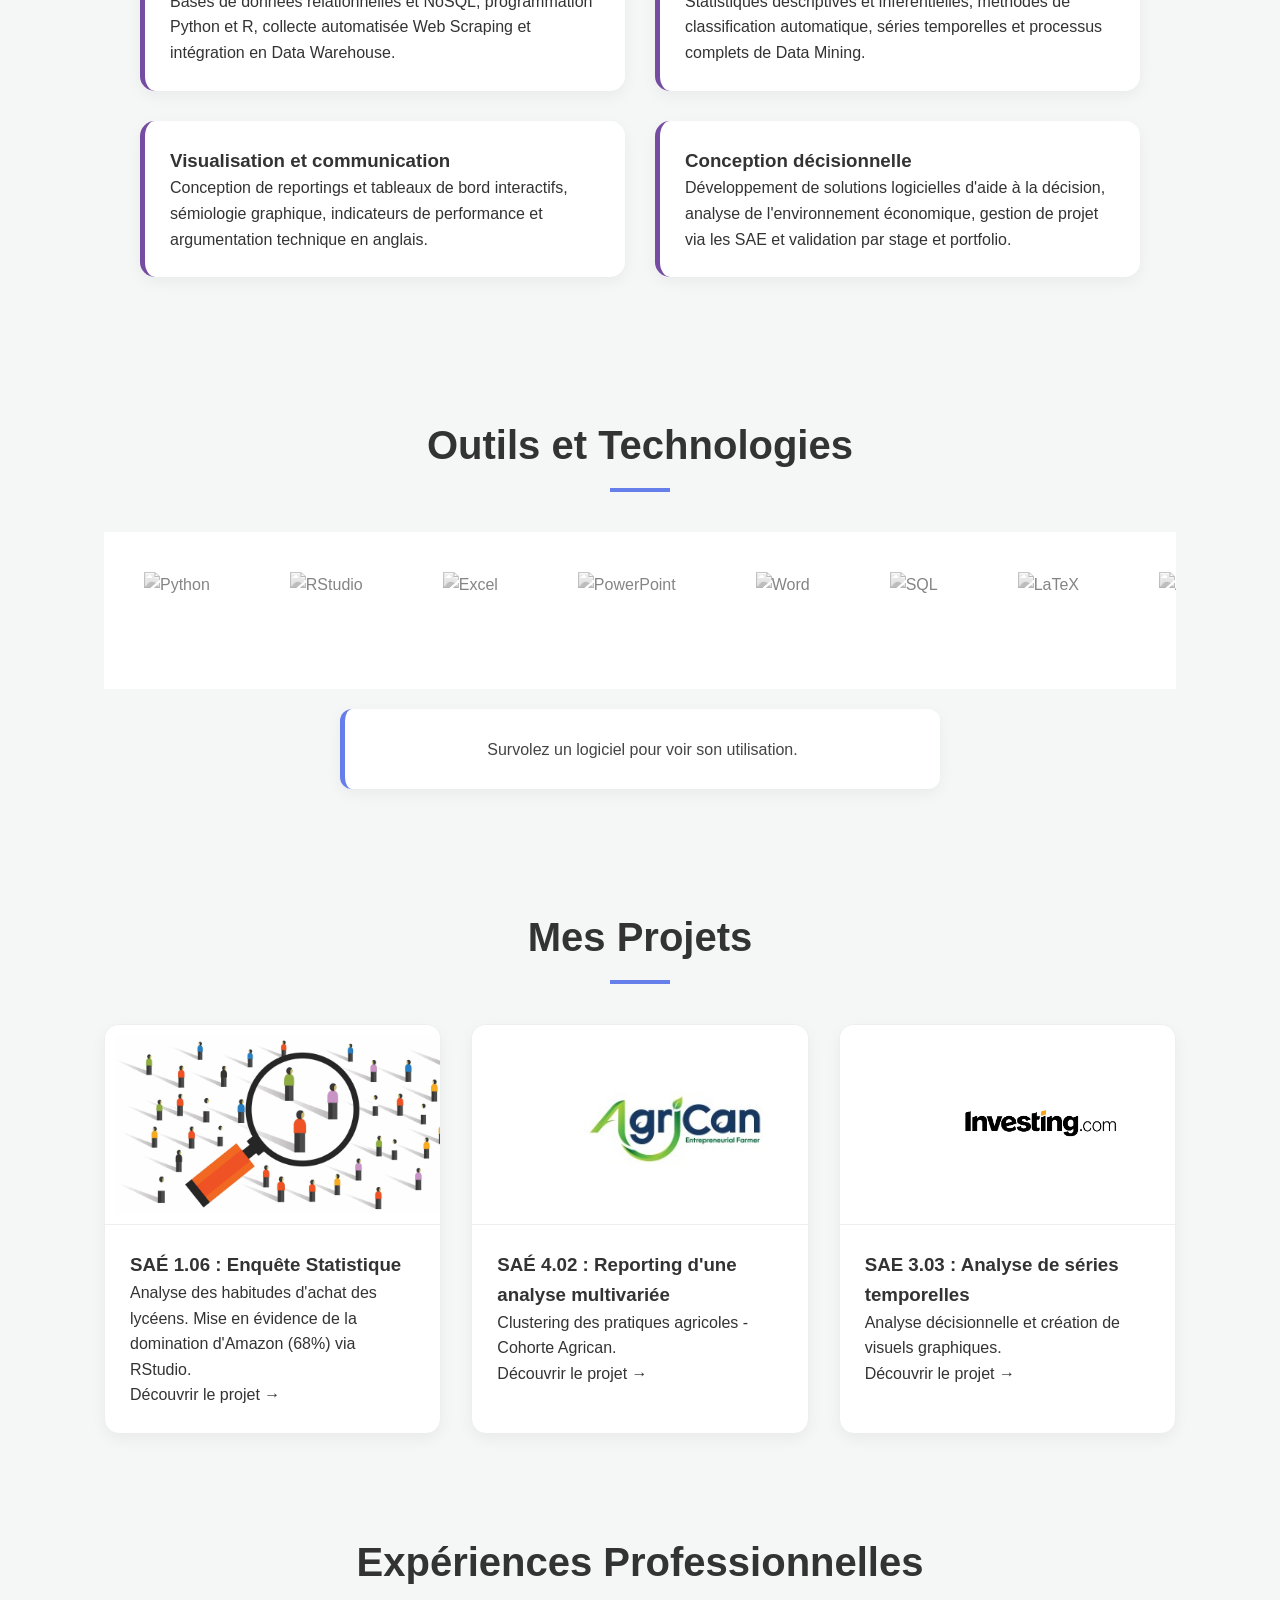
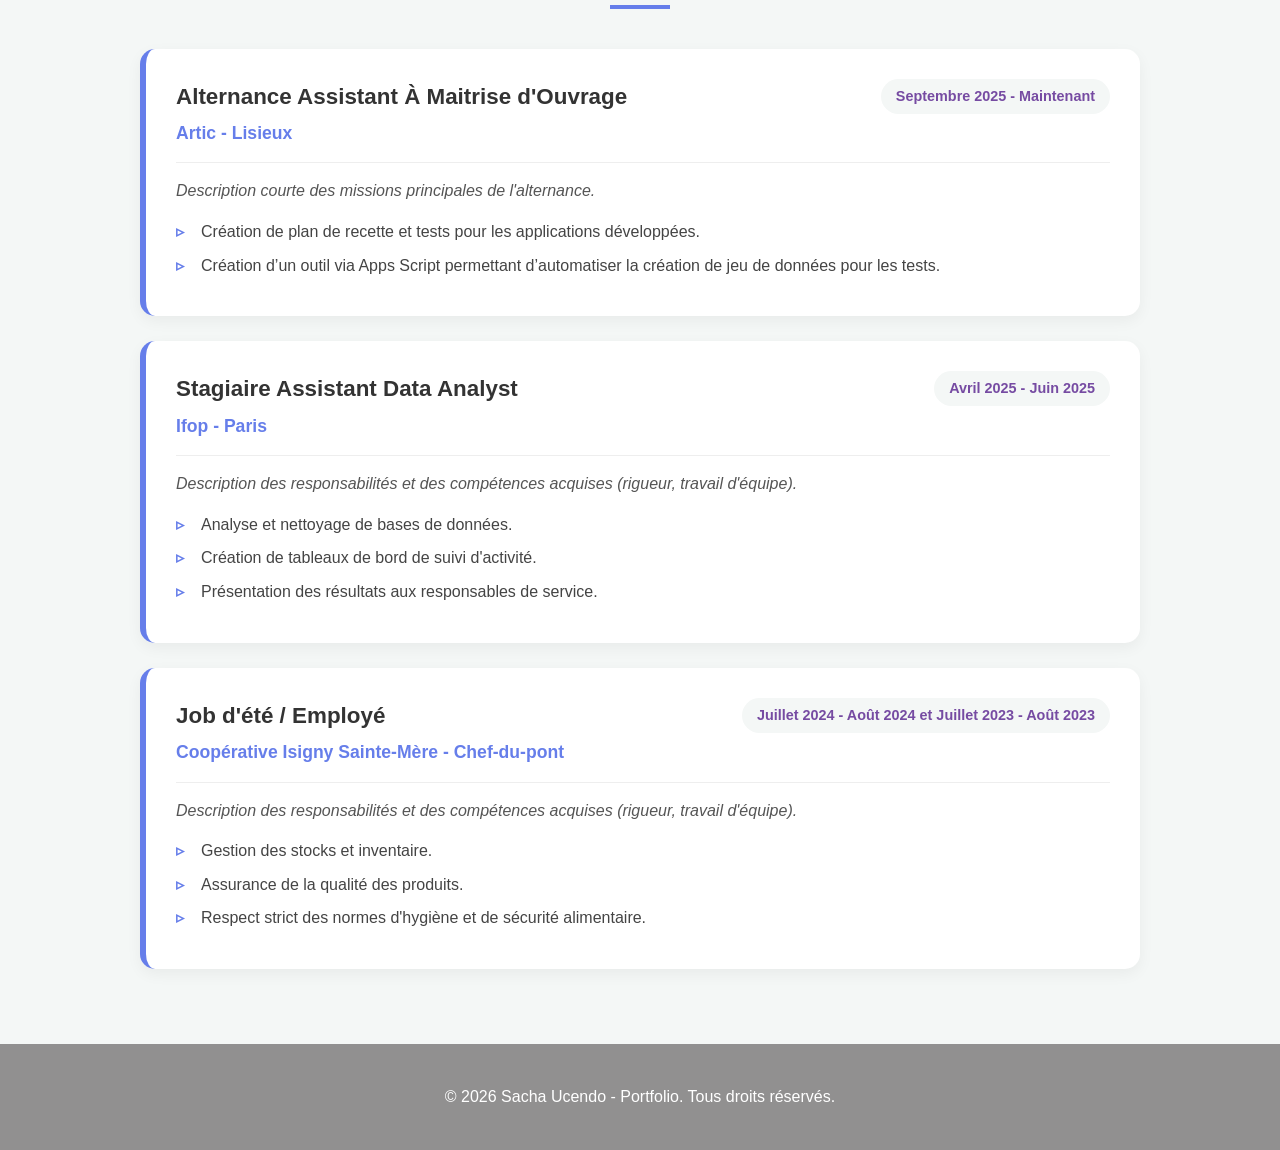
==== commit 390daab8: "portfolio avancée" ====
--- a/index.html
+++ b/index.html
@@ -3,7 +3,7 @@
 <head>
     <meta charset="UTF-8">
     <meta name="viewport" content="width=device-width, initial-scale=1.0">
-    <title>Mon Portfolio</title>
+    <title>Portfolio - Sacha Ucendo</title>
     <link rel="stylesheet" href="style.css">
     <script>
         window.onload = function() {
@@ -191,11 +191,11 @@
 
             <a href="Projets/projet3.html" class="project-card">
                 <div class="project-image">
-                    <img src="images/ton-image-projet3.jpg" alt="Projet 3">
+                    <img src="images/investing.png" alt="Projet 3">
                 </div>
                 <div class="project-content">
-                    <h3>Projet 3</h3>
-                    <p>Analyse décisionnelle ou création d'outils de visualisation interactive.</p>
+                    <h3>SAE 3.03 : Analyse de séries temporelles</h3>
+                    <p>Analyse décisionnelle et création de visuels graphiques.</p>
                     <span class="view-more">Découvrir le projet →</span>
                 </div>
             </a>
@@ -209,13 +209,30 @@
             <div class="experience-card">
                 <div class="exp-header">
                     <div class="exp-role">
-                        <h3>Stagiaire Data Analyst</h3>
-                        <span class="exp-company">Nom de l'entreprise - Ville</span>
+                        <h3>Alternance Assistant À Maitrise d'Ouvrage</h3>
+                        <span class="exp-company">Artic - Lisieux</span>
+                    </div>
+                    <span class="exp-date">Septembre 2025 - Maintenant</span>
+                </div>
+                <div class="exp-body">
+                    <p>Description courte des missions principales de l'alternance.</p>
+                    <ul>
+                        <li>Création de plan de recette et tests pour les applications développées.</li>
+                        <li>Création d’un outil via Apps Script permettant d’automatiser la création de jeu de données pour les tests.</li>
+                    </ul>
+                </div>
+            </div>
+
+            <div class="experience-card">
+                <div class="exp-header">
+                    <div class="exp-role">
+                        <h3>Stagiaire Assistant Data Analyst</h3>
+                        <span class="exp-company">Ifop - Paris</span>
                     </div>
                     <span class="exp-date">Avril 2025 - Juin 2025</span>
                 </div>
                 <div class="exp-body">
-                    <p>Description courte des missions principales effectuées durant le stage.</p>
+                    <p>Description des responsabilités et des compétences acquises (rigueur, travail d'équipe).</p>
                     <ul>
                         <li>Analyse et nettoyage de bases de données.</li>
                         <li>Création de tableaux de bord de suivi d'activité.</li>
@@ -223,20 +240,21 @@
                     </ul>
                 </div>
             </div>
-
+            
             <div class="experience-card">
                 <div class="exp-header">
                     <div class="exp-role">
                         <h3>Job d'été / Employé</h3>
-                        <span class="exp-company">Nom de l'entreprise - Ville</span>
+                        <span class="exp-company">Coopérative Isigny Sainte-Mère - Chef-du-pont</span>
                     </div>
-                    <span class="exp-date">Juillet 2024 - Août 2024</span>
+                    <span class="exp-date">Juillet 2024 - Août 2024 et Juillet 2023 - Août 2023</span>
                 </div>
                 <div class="exp-body">
                     <p>Description des responsabilités et des compétences acquises (rigueur, travail d'équipe).</p>
                     <ul>
                         <li>Gestion des stocks et inventaire.</li>
-                        <li>Accueil et conseil client.</li>
+                        <li>Assurance de la qualité des produits.</li>
+                        <li>Respect strict des normes d'hygiène et de sécurité alimentaire.</li>
                     </ul>
                 </div>
             </div>
